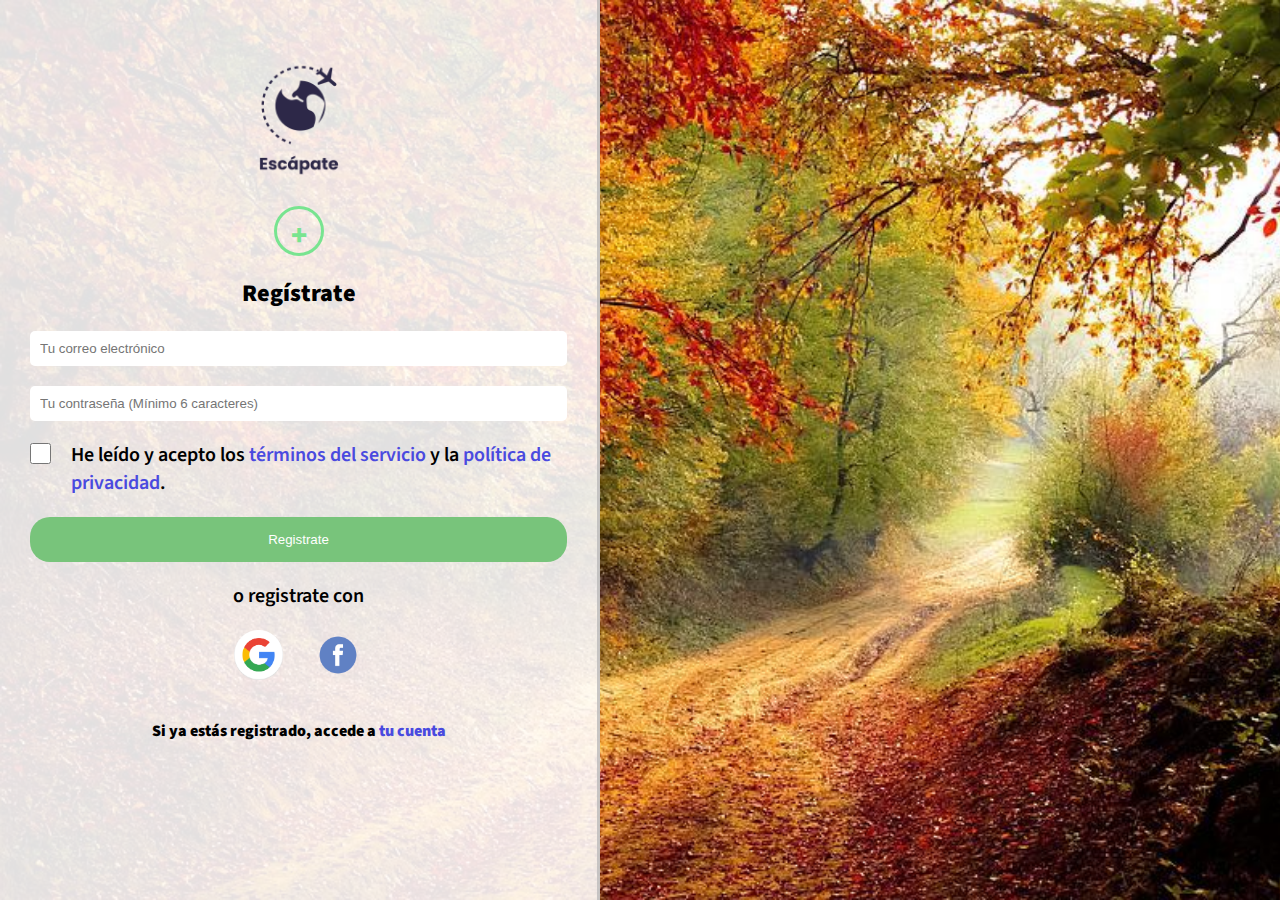
==== login/index.html @ 8b57b79b "landing" ====
<!DOCTYPE html>
<html lang="en">
<head>
    <meta charset="UTF-8">
    <meta http-equiv="X-UA-Compatible" content="IE=edge">
    <meta name="viewport" content="width=device-width, initial-scale=1.0">
    <title>Regístrate</title>
    <link rel="stylesheet" href="style.css">
</head>
<body>
    <header class="header">
        <section class="container">
            <div class="card">
                <div class="logo-empresa">
                    <img src="../img/logo-empresa.jpg" alt="logo empresa">
                </div>
                <span class="span">
                    +
                </span>
                <h2>
                    Regístrate
                </h2>
                <form class="form">
                    <input type="email" placeholder="Tu correo electrónico" class="form-input">
                    <input type="password" placeholder="Tu contraseña (Mínimo 6 caracteres)" class="form-input">
                    <div class="condiciones">
                        <input type="checkbox" name="legales"><span>He leído y acepto los <a href="#">términos del servicio</a> y la <a href="#">política de privacidad</a>.</span>
                    </div>
                    <input type="submit" value="Registrate" class="form-submit">
                </form>
                <div class="opciones">
                    <span>o registrate con</span>
                </div>
                <div class="cuentas">
                    <a href="#">
                        <img src="../img/logo-google.png" alt="logo google">
                    </a>
                    <a href="">
                        <img src="../img/logo-facebook.png" alt="logo facebook" class="logo-facebook">
                    </a>
                </div>
                <span class="acceder-cuenta">Si ya estás registrado, accede a <a href="#">tu cuenta</a></span>
            </div>
        </section>
    </header>
</body>
</html>
---- login/style.css ----
@import url('https://fonts.googleapis.com/css2?family=Montserrat:wght@400;700;900&family=Poppins:ital,wght@0,200;0,400;0,700;1,400&family=Source+Sans+Pro:wght@200&display=swap');

* {
    padding: 0;
    margin: 0;
    box-sizing: border-box;
    text-decoration: none;
}

body {
    font-family: 'Source Sans Pro' , sans-serif;
}


header {
    height: 100vh;
    width: 100vw;
    background: url(../img/fondo-login.jpg) no-repeat ;
    background-size: cover; 
}

.container {
    display: flex;
    justify-content: left;
}
.card {
    background-color: rgba(255, 255, 255, 0.877);
    width: 600px;
    height: 100vh;
    border-right: 3px solid rgba(187, 186, 186, 0.801);
    display: flex;
    align-items: center;    
    flex-direction: column;
    gap: 20px;
    padding: 60px 30px;
}



.logo-empresa img {
    height: 120px;
}

.card .span {
    color: rgb(120, 228, 144);;
    height: 50px;
    width: 50px;
    padding: 5px;
    border: 3px solid rgb(120, 228, 144);
    border-radius: 100%;
    text-align: center;
    font-size: 30px;
    font-weight: 900;
}

.card h2 {
    color: black;
    font-weight: 900;
}

.form {
    display: flex;
    flex-direction: column;
    gap: 20px;
}

.form-input {
    padding: 10px  10px 10px;
    border-radius: 5px;
    color: #626262;
    border: 1px solid var(--color-fuente);
}

.form-input:focus {
    outline: none;
    border: 1px solid green;
    box-shadow: 0px 0px 5px 5px #C5E5CC;
}

.form-input:nth-child(2):focus {
    border: 1px solid red;
    box-shadow: 0px 0px 5px 5px #F4C9CD;
}

.condiciones {
    font-size: 20px;
    color: black;
    display: flex;
    gap: 10px;
    font-weight: 600;
}

.condiciones input {
    margin-right: 10px;
    width: 25px;
    height: 25px;
    cursor: pointer;
}

a {
    color: rgb(74, 74, 223);
}

.form-submit {
    background: #78C47B;
    padding: 15px;
    border: #78C47B;
    border-radius: 20px;
    color: white;
    font-weight: 500;
    cursor: pointer;
}

.form-submit:hover {
    background: #41af45;
    box-shadow: 2px 10px #9dffa03a;
}

.opciones {
    font-size: 20px;
    color: black;
    font-weight: 600;
}

.cuentas {
    height: 40px;
    display: flex;
    gap: 30px;
    margin-bottom: 30px;
}

.cuentas img {
    height: 50px;
}    

.cuentas img:hover {
    transform: scale(1.1);
}

.acceder-cuenta {
    color: black;
    font-weight: 900;
}


@media (max-width: 770px) {
    .card {
        background: #fff;
        width: 100vw;
    }

    .form-input {
        border: 1px solid #626262;
    }
}
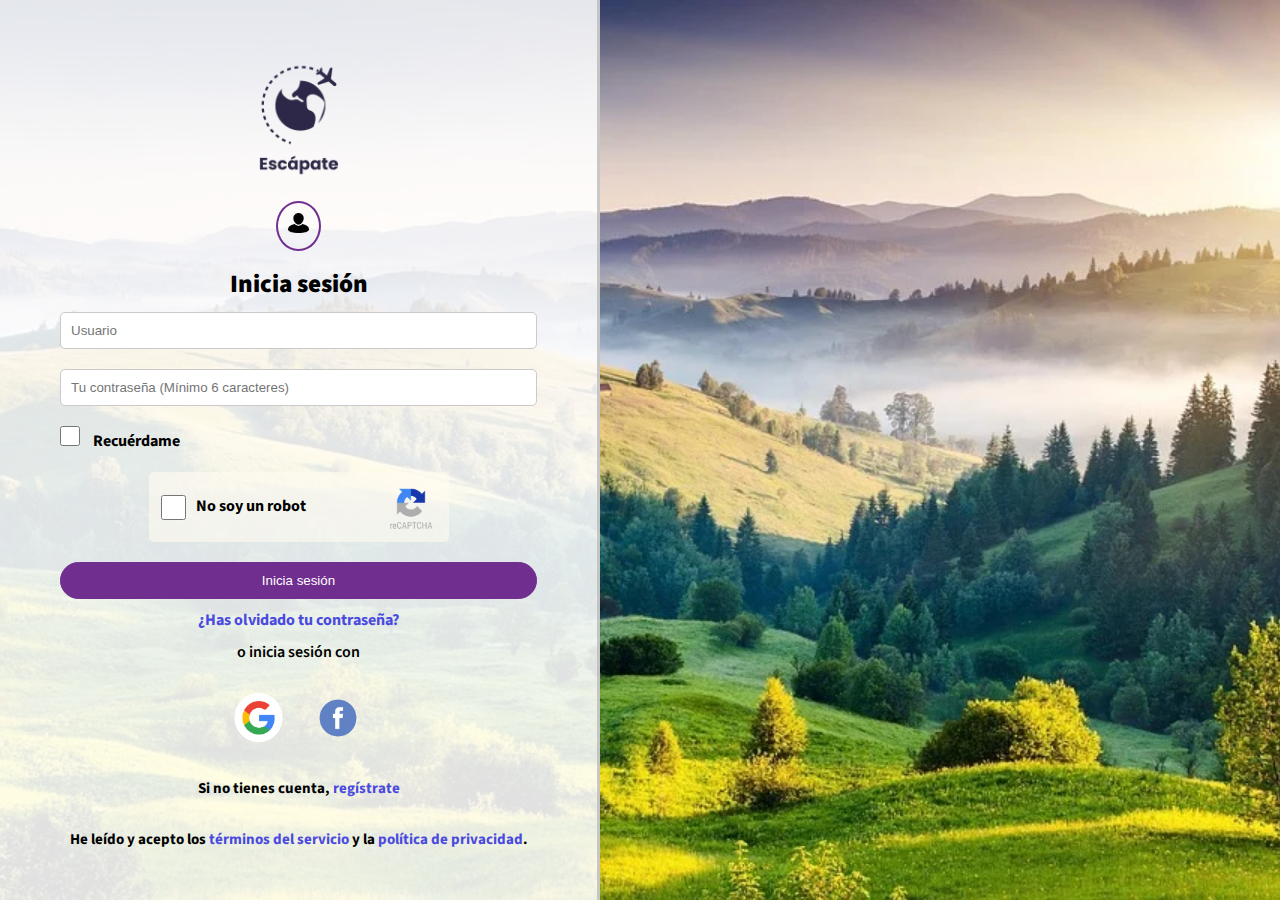
==== commit cd3d3d56: "cambie de nombre" ====
--- a/login/index.html
+++ b/login/index.html
@@ -4,42 +4,45 @@
     <meta charset="UTF-8">
     <meta http-equiv="X-UA-Compatible" content="IE=edge">
     <meta name="viewport" content="width=device-width, initial-scale=1.0">
-    <title>Regístrate</title>
+    <title>Iniciar sesión</title>
     <link rel="stylesheet" href="style.css">
 </head>
 <body>
     <header class="header">
         <section class="container">
             <div class="card">
-                <div class="logo-empresa">
-                    <img src="../img/logo-empresa.jpg" alt="logo empresa">
-                </div>
-                <span class="span">
-                    +
+                <span class="logo-empresa">
+                    <img src="./img/logo-empresa.jpg" alt="logo empresa">
                 </span>
+                <span class="login-icon"><img src="./img/login-icon.png" alt="imagen del"></span>
                 <h2>
-                    Regístrate
+                    Inicia sesión
                 </h2>
                 <form class="form">
-                    <input type="email" placeholder="Tu correo electrónico" class="form-input">
+                    <input type="text" placeholder="Usuario" class="form-input">
                     <input type="password" placeholder="Tu contraseña (Mínimo 6 caracteres)" class="form-input">
-                    <div class="condiciones">
-                        <input type="checkbox" name="legales"><span>He leído y acepto los <a href="#">términos del servicio</a> y la <a href="#">política de privacidad</a>.</span>
+                    <label class="recuerdame">
+                        <input type="checkbox" name="">
+                        Recuérdame
+                    </label>
+                    <div class="validacion">
+                        <label ><input type="checkbox" name="validacion"> No soy un robot</label>
+                        <img src="./img/recaptcha-icon.png" alt="logo captcha">
                     </div>
-                    <input type="submit" value="Registrate" class="form-submit">
+                    <input type="submit" value="Inicia sesión" class="submit">
                 </form>
-                <div class="opciones">
-                    <span>o registrate con</span>
+                <a href="#">¿Has olvidado tu contraseña?</a>
+                <span class="opciones">o inicia sesión con</span>
+                <div class="redes">
+                    <img src="./img/logo-google.png" alt="logo google">
+                    <img src="./img/logo-facebook.png" alt="logo facebook">
                 </div>
-                <div class="cuentas">
-                    <a href="#">
-                        <img src="../img/logo-google.png" alt="logo google">
-                    </a>
-                    <a href="">
-                        <img src="../img/logo-facebook.png" alt="logo facebook" class="logo-facebook">
-                    </a>
-                </div>
-                <span class="acceder-cuenta">Si ya estás registrado, accede a <a href="#">tu cuenta</a></span>
+                <h3>
+                    Si no tienes cuenta, <a href="#">regístrate</a>
+                </h3>
+                <h3>
+                    He leído y acepto los <a href="#">términos del servicio</a> y la <a href="#">política de privacidad</a>.
+                </h3>
             </div>
         </section>
     </header>
--- a/login/style.css
+++ b/login/style.css
@@ -11,64 +11,65 @@
     font-family: 'Source Sans Pro' , sans-serif;
 }
 
-
-header {
+.header {
+    background-image: url(./img/fondo-sing_up.jpg);
+    background-repeat: no-repeat;
+    background-size: cover;
     height: 100vh;
     width: 100vw;
-    background: url(../img/fondo-login.jpg) no-repeat ;
-    background-size: cover; 
 }
 
 .container {
     display: flex;
     justify-content: left;
 }
+
 .card {
-    background-color: rgba(255, 255, 255, 0.877);
+    background: rgba(255, 255, 255, 0.877);
+    border-right: 3px solid rgba(187, 186, 186, 0.801);
+    height: 100vh;
     width: 600px;
-    height: 100vh;
-    border-right: 3px solid rgba(187, 186, 186, 0.801);
+    padding: 0px 60px;
     display: flex;
-    align-items: center;    
     flex-direction: column;
-    gap: 20px;
-    padding: 60px 30px;
+    align-items: center;
 }
-
-
 
 .logo-empresa img {
     height: 120px;
+    margin-top: 60px;
 }
 
-.card .span {
-    color: rgb(120, 228, 144);;
-    height: 50px;
-    width: 50px;
-    padding: 5px;
-    border: 3px solid rgb(120, 228, 144);
-    border-radius: 100%;
-    text-align: center;
-    font-size: 30px;
-    font-weight: 900;
+.login-icon {
+     border: 2px solid #702E8F;
+     border-radius: 100%;
+     padding: 10px;
+     margin: 15px;
+}
+
+.login-icon img {
+    height: 20px;
 }
 
 .card h2 {
-    color: black;
+    font-size: 25px;
     font-weight: 900;
 }
 
 .form {
     display: flex;
     flex-direction: column;
+    color: black;
+    font-weight: 700;
+    padding: 10px 0px;
     gap: 20px;
+    width: 100%;
 }
 
 .form-input {
-    padding: 10px  10px 10px;
+    padding: 10px 10px 10px;
     border-radius: 5px;
-    color: #626262;
-    border: 1px solid var(--color-fuente);
+    border: 1px solid #ccc9c9;
 }
 
 .form-input:focus {
@@ -82,74 +83,97 @@
     box-shadow: 0px 0px 5px 5px #F4C9CD;
 }
 
-.condiciones {
-    font-size: 20px;
-    color: black;
-    display: flex;
-    gap: 10px;
-    font-weight: 600;
+.recuerdame {
+    font-size: 16px;
 }
 
-.condiciones input {
+.recuerdame input {
+    height: 20px;
+    width: 20px;
     margin-right: 10px;
+    cursor: pointer;
+}
+
+.validacion {
+    background: rgba(255, 250, 240, 0.61);
+    display: flex;
+    justify-content: center;
+    align-items: center;
+    width: 300px;
+    gap: 80px;
+    padding: 10px;
+    margin: auto;
+    border-radius: 5px;
+}
+
+.validacion input {
     width: 25px;
-    height: 25px;
+    height: 25px; 
+    margin-right: 10px;
     cursor: pointer;
+}
+
+.validacion label {
+    display: flex; 
+    cursor: pointer;   
+}
+
+.validacion img {
+    height: 50px;
+}
+
+.redes img {
+    height: 50px;
+}
+
+.form .submit {
+    padding: 10px;
+    border-radius: 20px;
+    background: #702E8F;
+    color: white;
+    border: 1px solid #702E8F;
+    cursor: pointer;
+} 
+
+.form .submit:hover {
+    background: #4b1664;
 }
 
 a {
     color: rgb(74, 74, 223);
-}
-
-.form-submit {
-    background: #78C47B;
-    padding: 15px;
-    border: #78C47B;
-    border-radius: 20px;
-    color: white;
-    font-weight: 500;
-    cursor: pointer;
-}
-
-.form-submit:hover {
-    background: #41af45;
-    box-shadow: 2px 10px #9dffa03a;
+    font-weight: 700;
 }
 
 .opciones {
-    font-size: 20px;
+    padding: 10px;
     color: black;
     font-weight: 600;
 }
 
-.cuentas {
-    height: 40px;
+.redes {
     display: flex;
     gap: 30px;
-    margin-bottom: 30px;
+    margin: 20px;
 }
 
-.cuentas img {
-    height: 50px;
-}    
-
-.cuentas img:hover {
-    transform: scale(1.1);
+.redes img:hover {
+     transform: scale(1.1);
+     cursor: pointer;
 }
 
-.acceder-cuenta {
-    color: black;
-    font-weight: 900;
+h3 {
+    font-size: 15px;
+    margin: 15px 0px;
 }
 
+@media (max-width: 770px) {
+     .card {
+        background: #fefefe;
+        width: 100vw;
+     }
 
-@media (max-width: 770px) {
-    .card {
-        background: #fff;
-        width: 100vw;
-    }
-
-    .form-input {
-        border: 1px solid #626262;
-    }
-} +     .validacion {
+        background: #f5f4f4a2;
+        box-shadow: 0px 0px 1px 1px #ccc9c994;
+     }
+}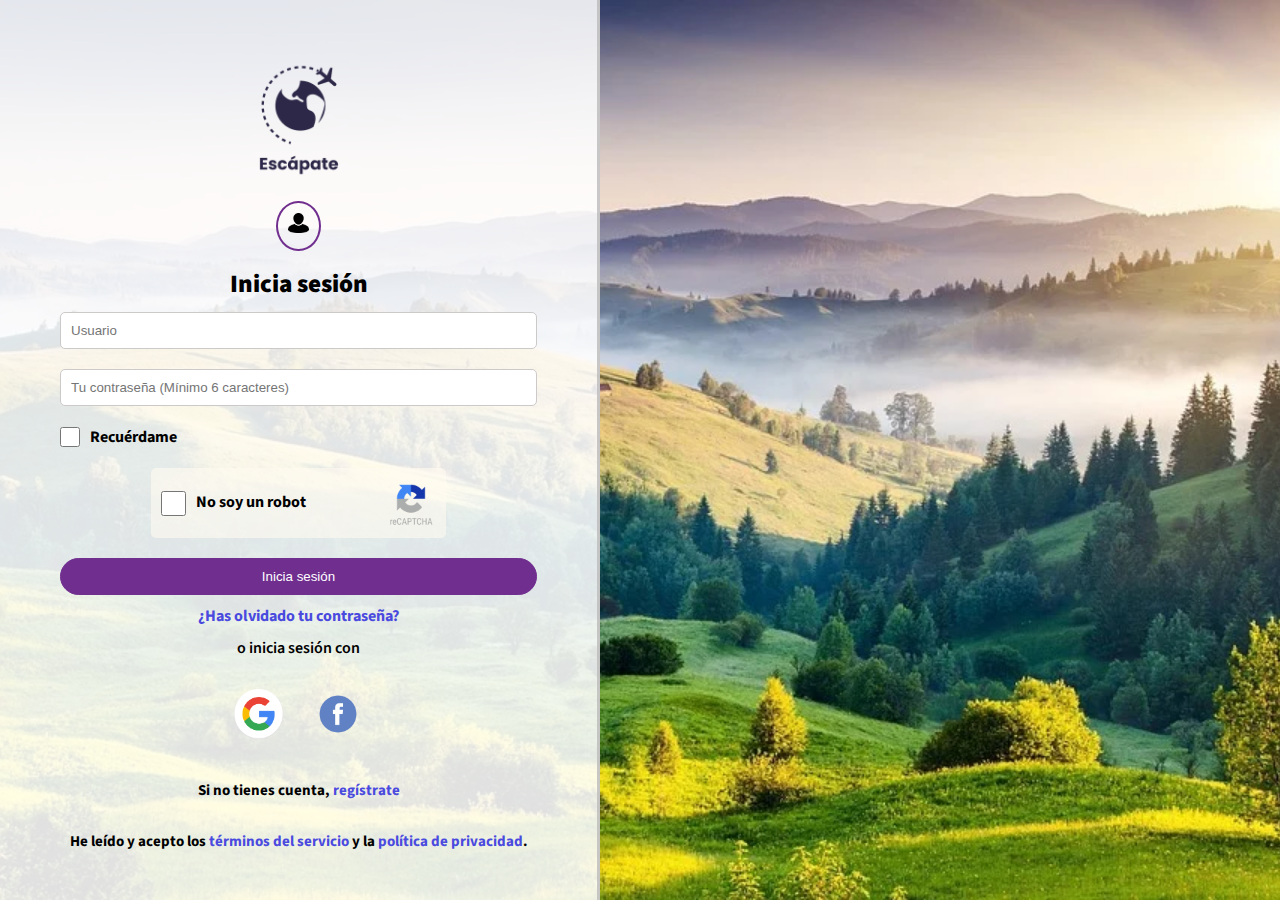
==== commit 8612a000: "landing terminada" ====
--- a/login/index.html
+++ b/login/index.html
@@ -34,11 +34,11 @@
                 <a href="#">¿Has olvidado tu contraseña?</a>
                 <span class="opciones">o inicia sesión con</span>
                 <div class="redes">
-                    <img src="./img/logo-google.png" alt="logo google">
-                    <img src="./img/logo-facebook.png" alt="logo facebook">
+                    <a href="https://escapate-delta.vercel.app/" target="_blank" ><img src="./img/logo-google.png" alt="logo google"></a>
+                    <a href="https://escapate-delta.vercel.app/" target="_blank" ><img src="./img/logo-facebook.png" alt="logo facebook"></a>
                 </div>
                 <h3>
-                    Si no tienes cuenta, <a href="#">regístrate</a>
+                    Si no tienes cuenta, <a href="https://registrate-azure.vercel.app/" target="_blank">regístrate</a>
                 </h3>
                 <h3>
                     He leído y acepto los <a href="#">términos del servicio</a> y la <a href="#">política de privacidad</a>.
--- a/login/style.css
+++ b/login/style.css
@@ -85,6 +85,8 @@
 
 .recuerdame {
     font-size: 16px;
+    display: flex;
+    align-items: center;
 }
 
 .recuerdame input {
@@ -99,7 +101,7 @@
     display: flex;
     justify-content: center;
     align-items: center;
-    width: 300px;
+    max-width: 300px;
     gap: 80px;
     padding: 10px;
     margin: auto;
@@ -174,6 +176,10 @@
 
      .validacion {
         background: #f5f4f4a2;
-        box-shadow: 0px 0px 1px 1px #ccc9c994;
+        box-shadow: 0px 0px 1px 1px #ccc9c994; 
+     }  
+
+     h3 {
+        text-align: center;
      }
 }